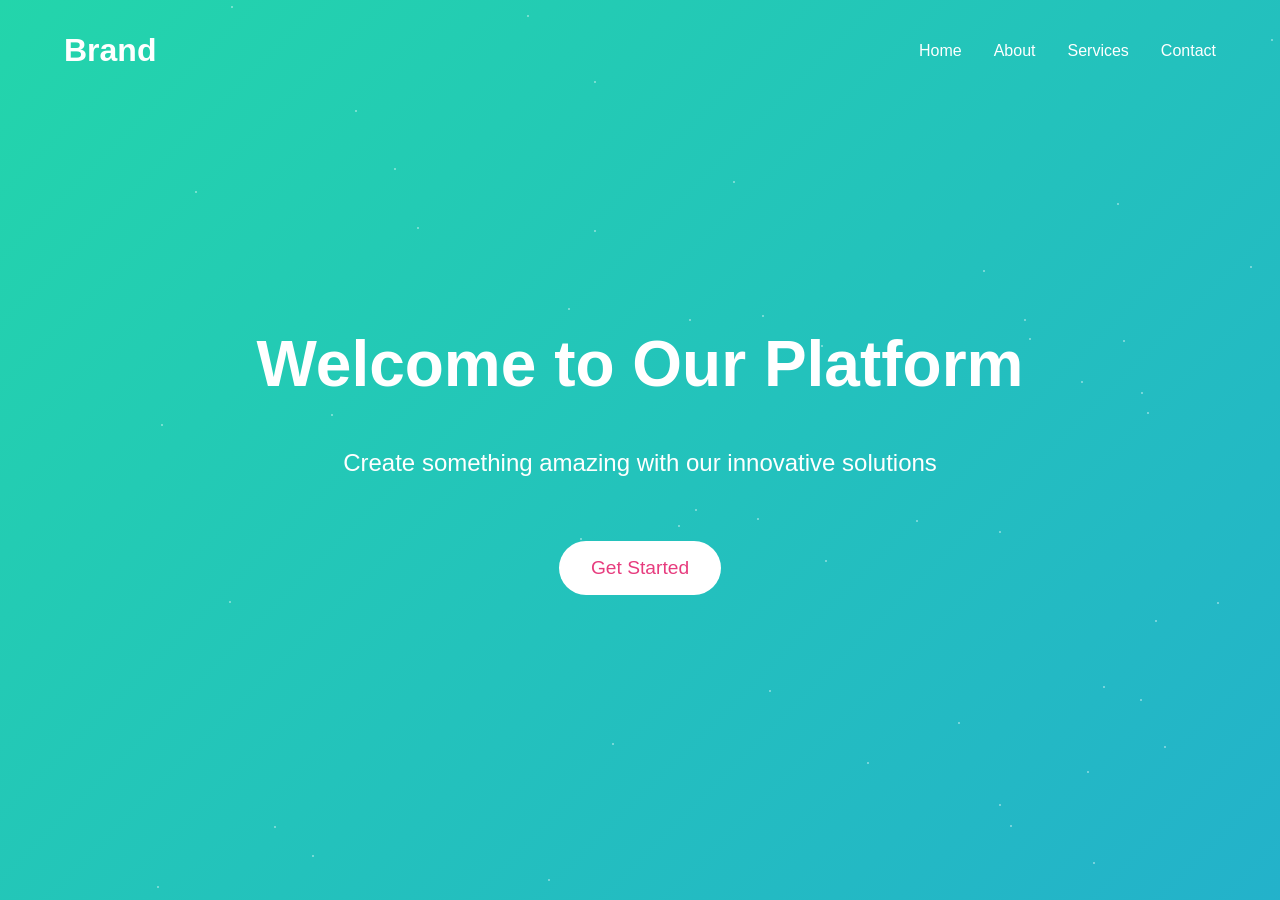
==== index.html @ d0be3b48 "first commit" ====
<!DOCTYPE html>
<html lang="en">
<head>
    <meta charset="UTF-8">
    <meta name="viewport" content="width=device-width, initial-scale=1.0">
    <title>Animated Landing Page</title>
    <link rel="stylesheet" href="styles.css">
</head>
<body>
    <div class="particles-background"></div>
    
    <header>
        <nav>
            <div class="logo fade-in">Brand</div>
            <ul class="nav-links">
                <li><a href="#" class="hover-effect">Home</a></li>
                <li><a href="#" class="hover-effect">About</a></li>
                <li><a href="#" class="hover-effect">Services</a></li>
                <li><a href="#" class="hover-effect">Contact</a></li>
            </ul>
        </nav>
    </header>

    <main>
        <section class="hero">
            <h1 class="slide-in">Welcome to Our Platform</h1>
            <p class="fade-in">Create something amazing with our innovative solutions</p>
            <button class="cta-button pulse">Get Started</button>
        </section>
    </main>

    <script src="script.js"></script>
</body>
</html>
---- styles.css ----
* {
    margin: 0;
    padding: 0;
    box-sizing: border-box;
}

body {
    font-family: 'Arial', sans-serif;
    background: linear-gradient(-45deg, #ee7752, #e73c7e, #23a6d5, #23d5ab);
    background-size: 400% 400%;
    animation: gradient 15s ease infinite;
    min-height: 100vh;
    color: white;
}

/* Background Animation */
@keyframes gradient {
    0% {
        background-position: 0% 50%;
    }
    50% {
        background-position: 100% 50%;
    }
    100% {
        background-position: 0% 50%;
    }
}

/* Particles Background */
.particles-background {
    position: fixed;
    top: 0;
    left: 0;
    width: 100%;
    height: 100%;
    z-index: -1;
}

/* Navigation */
nav {
    display: flex;
    justify-content: space-between;
    align-items: center;
    padding: 2rem 4rem;
}

.logo {
    font-size: 2rem;
    font-weight: bold;
}

.nav-links {
    display: flex;
    list-style: none;
    gap: 2rem;
}

.nav-links a {
    color: white;
    text-decoration: none;
    position: relative;
}

/* Hover Effect */
.hover-effect::after {
    content: '';
    position: absolute;
    width: 0;
    height: 2px;
    bottom: -5px;
    left: 0;
    background-color: white;
    transition: width 0.3s ease;
}

.hover-effect:hover::after {
    width: 100%;
}

/* Hero Section */
.hero {
    display: flex;
    flex-direction: column;
    align-items: center;
    justify-content: center;
    text-align: center;
    height: 80vh;
    gap: 2rem;
}

.hero h1 {
    font-size: 4rem;
    margin-bottom: 1rem;
}

.hero p {
    font-size: 1.5rem;
    margin-bottom: 2rem;
}

/* Button Styles */
.cta-button {
    padding: 1rem 2rem;
    font-size: 1.2rem;
    border: none;
    border-radius: 50px;
    background-color: white;
    color: #e73c7e;
    cursor: pointer;
    transition: transform 0.3s ease;
}

.cta-button:hover {
    transform: scale(1.1);
}

/* Animations */
.fade-in {
    opacity: 0;
    animation: fadeIn 1s ease forwards;
}

.slide-in {
    opacity: 0;
    transform: translateY(50px);
    animation: slideIn 1s ease forwards;
}

.pulse {
    animation: pulse 2s infinite;
}

@keyframes fadeIn {
    to {
        opacity: 1;
    }
}

@keyframes slideIn {
    to {
        opacity: 1;
        transform: translateY(0);
    }
}

@keyframes pulse {
    0% {
        box-shadow: 0 0 0 0 rgba(255, 255, 255, 0.4);
    }
    70% {
        box-shadow: 0 0 0 10px rgba(255, 255, 255, 0);
    }
    100% {
        box-shadow: 0 0 0 0 rgba(255, 255, 255, 0);
    }
}
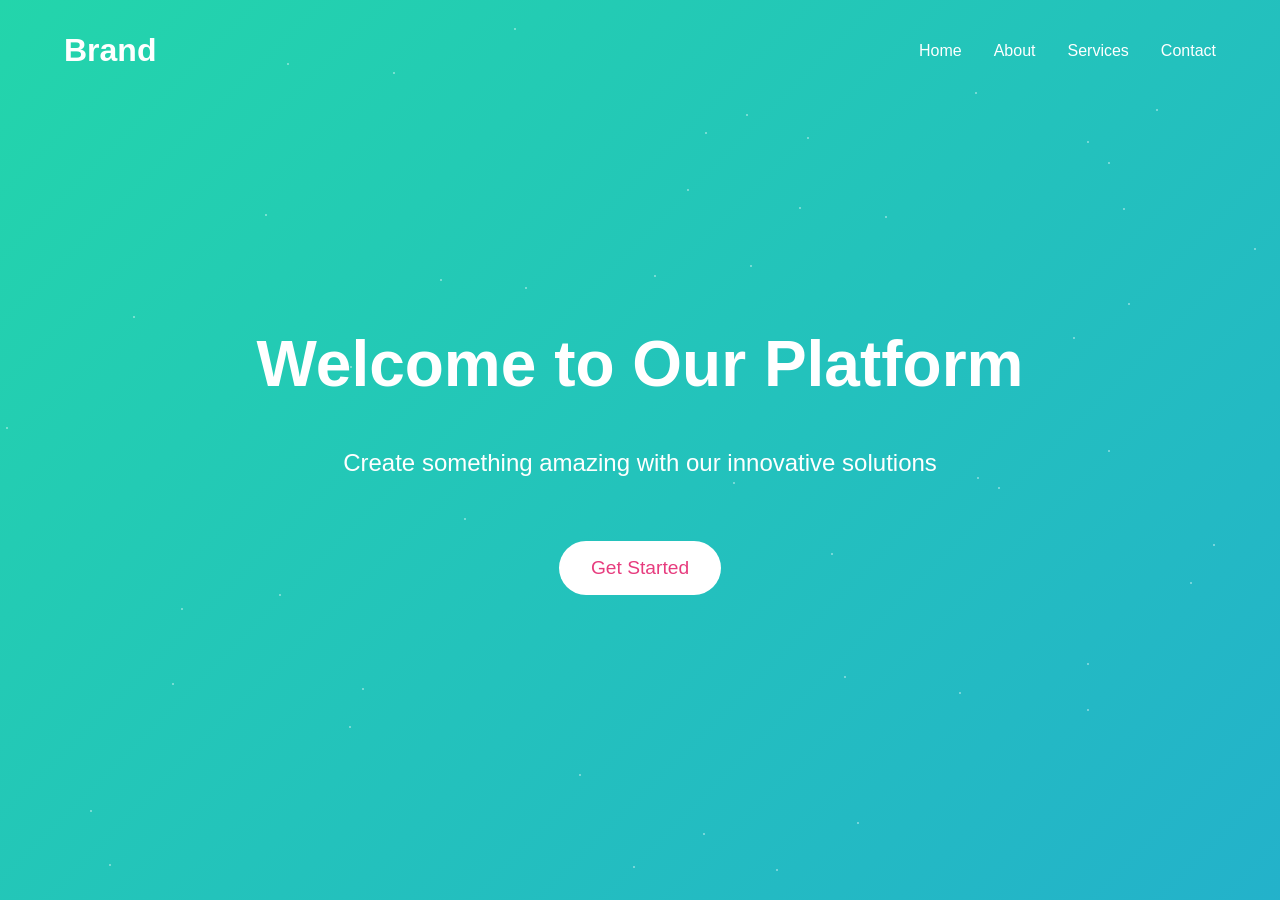
==== commit 6a64d643: "updated" ====
--- a/index.html
+++ b/index.html
@@ -12,6 +12,11 @@
     <header>
         <nav>
             <div class="logo fade-in">Brand</div>
+            <div class="hamburger">
+                <span></span>
+                <span></span>
+                <span></span>
+            </div>
             <ul class="nav-links">
                 <li><a href="#" class="hover-effect">Home</a></li>
                 <li><a href="#" class="hover-effect">About</a></li>
--- a/styles.css
+++ b/styles.css
@@ -153,4 +153,77 @@
     100% {
         box-shadow: 0 0 0 0 rgba(255, 255, 255, 0);
     }
+}
+
+/* Add these styles for the hamburger menu */
+.hamburger {
+    display: none;
+    cursor: pointer;
+    flex-direction: column;
+    gap: 6px;
+    z-index: 100;
+}
+
+.hamburger span {
+    display: block;
+    width: 25px;
+    height: 3px;
+    background-color: white;
+    transition: all 0.3s ease;
+}
+
+/* Add media queries for responsive design */
+@media screen and (max-width: 768px) {
+    .hamburger {
+        display: flex;
+    }
+
+    .nav-links {
+        position: fixed;
+        top: 0;
+        right: -100%;
+        height: 100vh;
+        width: 100%;
+        background: rgba(0, 0, 0, 0.9);
+        flex-direction: column;
+        justify-content: center;
+        align-items: center;
+        transition: right 0.3s ease;
+        z-index: 99;
+    }
+
+    .nav-links.active {
+        right: 0;
+    }
+
+    .hamburger.active span:nth-child(1) {
+        transform: rotate(45deg) translate(8px, 8px);
+    }
+
+    .hamburger.active span:nth-child(2) {
+        opacity: 0;
+    }
+
+    .hamburger.active span:nth-child(3) {
+        transform: rotate(-45deg) translate(7px, -7px);
+    }
+
+    /* Responsive adjustments for other elements */
+    nav {
+        padding: 1.5rem 2rem;
+    }
+
+    .hero h1 {
+        font-size: 2.5rem;
+    }
+
+    .hero p {
+        font-size: 1.2rem;
+        padding: 0 1rem;
+    }
+
+    .cta-button {
+        padding: 0.8rem 1.6rem;
+        font-size: 1rem;
+    }
 } 
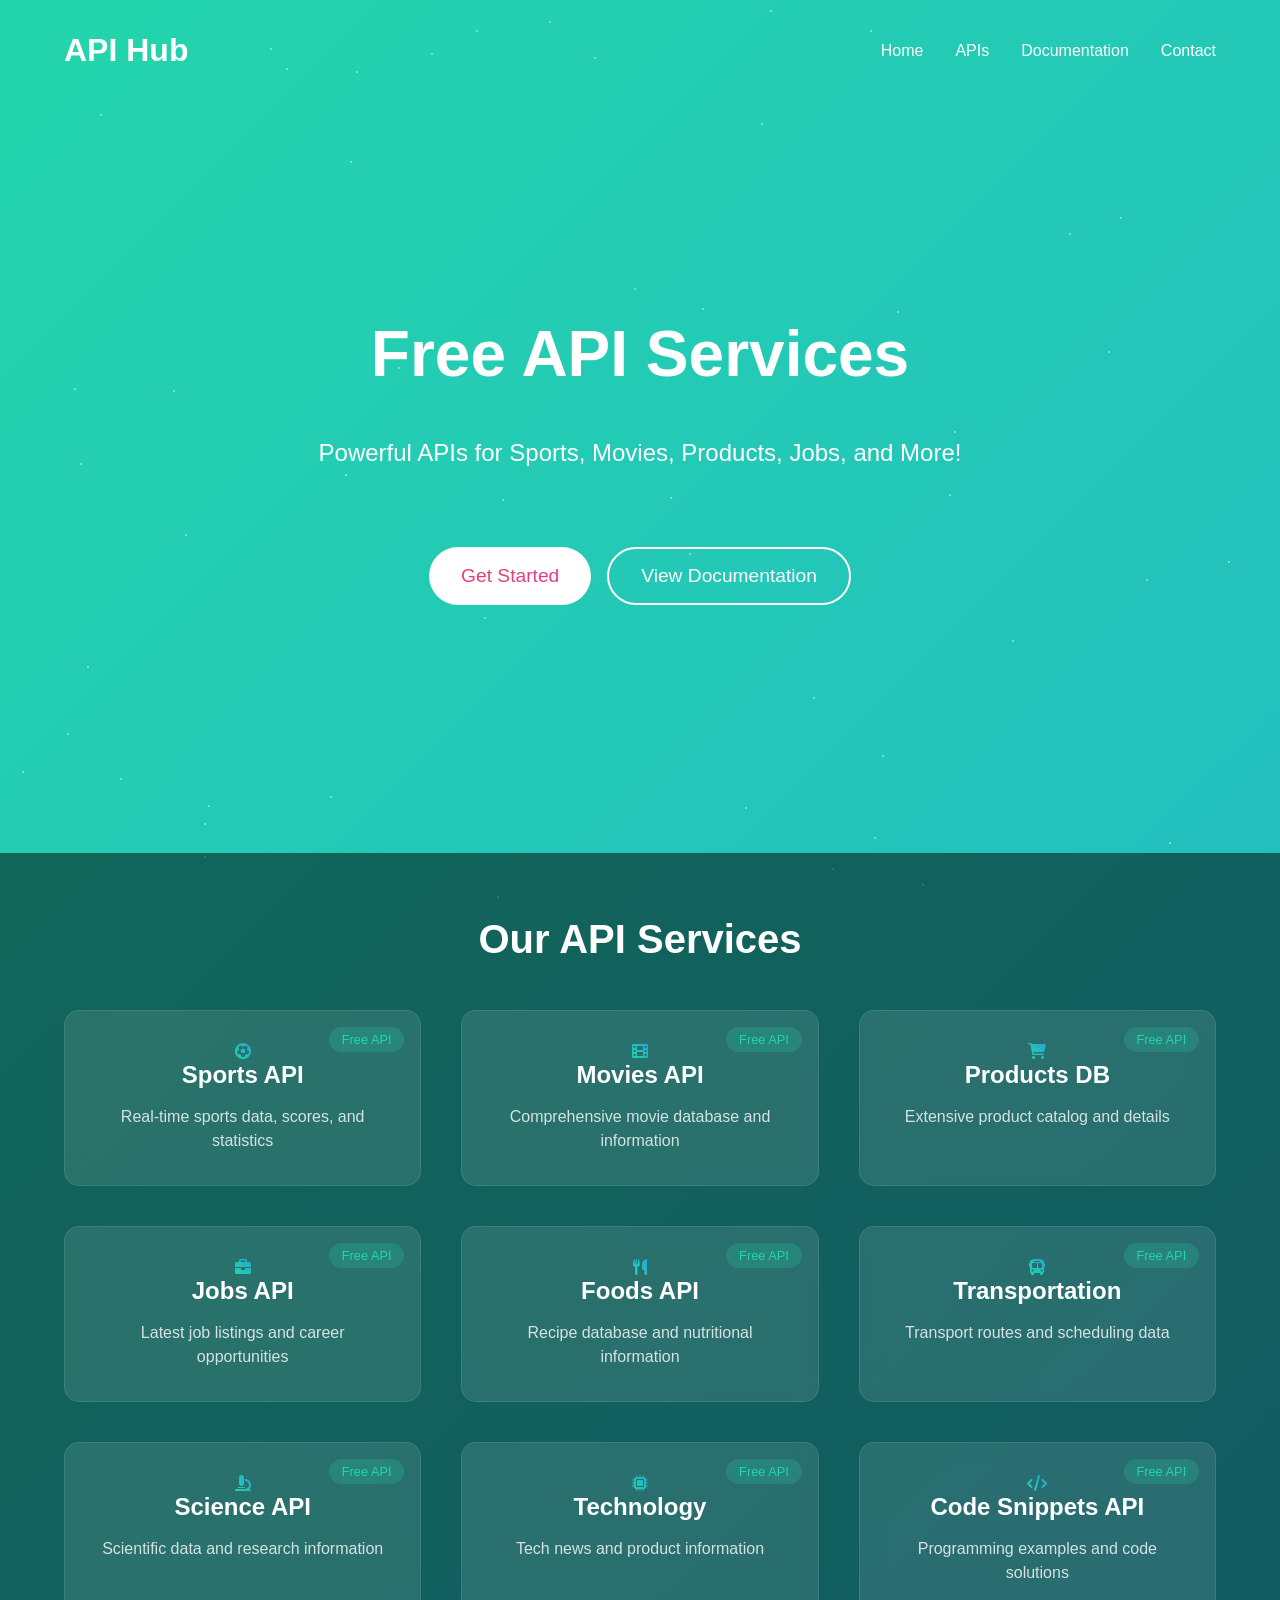
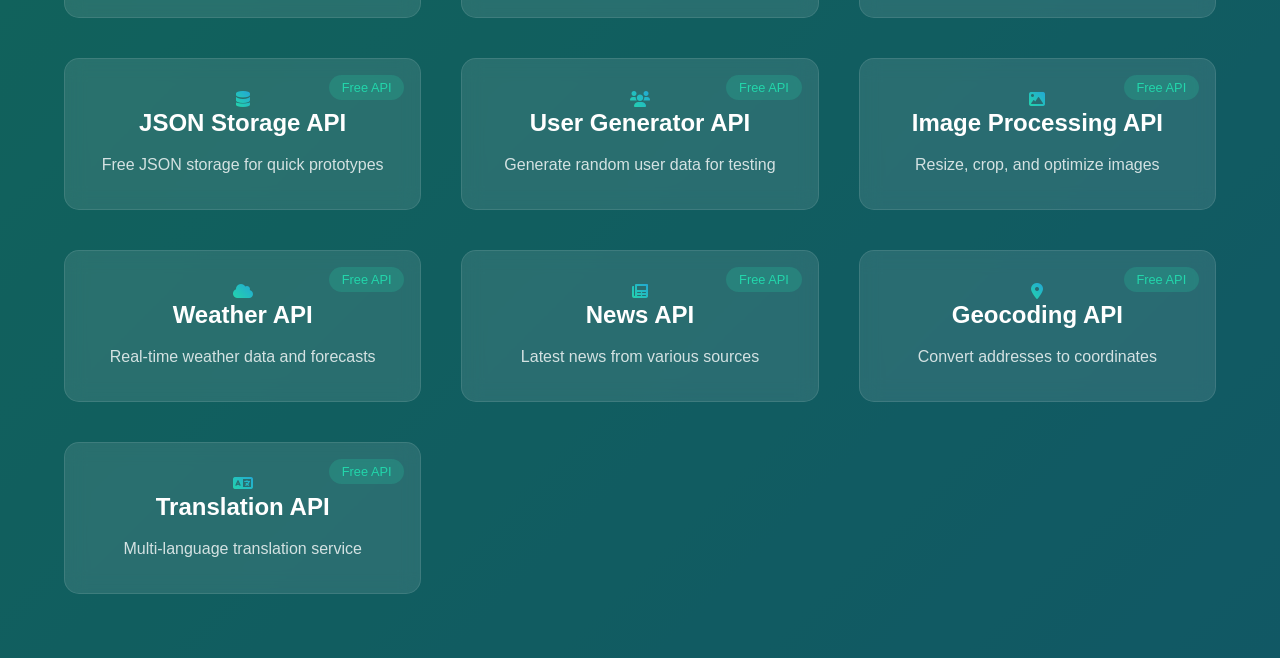
==== commit cebcf684: "updated" ====
--- a/index.html
+++ b/index.html
@@ -3,15 +3,16 @@
 <head>
     <meta charset="UTF-8">
     <meta name="viewport" content="width=device-width, initial-scale=1.0">
-    <title>Animated Landing Page</title>
+    <title>Free API Services Hub</title>
     <link rel="stylesheet" href="styles.css">
+    <link rel="stylesheet" href="https://cdnjs.cloudflare.com/ajax/libs/font-awesome/6.0.0/css/all.min.css">
 </head>
 <body>
     <div class="particles-background"></div>
     
     <header>
         <nav>
-            <div class="logo fade-in">Brand</div>
+            <div class="logo fade-in">API Hub</div>
             <div class="hamburger">
                 <span></span>
                 <span></span>
@@ -19,8 +20,8 @@
             </div>
             <ul class="nav-links">
                 <li><a href="#" class="hover-effect">Home</a></li>
-                <li><a href="#" class="hover-effect">About</a></li>
-                <li><a href="#" class="hover-effect">Services</a></li>
+                <li><a href="#services" class="hover-effect">APIs</a></li>
+                <li><a href="#" class="hover-effect">Documentation</a></li>
                 <li><a href="#" class="hover-effect">Contact</a></li>
             </ul>
         </nav>
@@ -28,9 +29,98 @@
 
     <main>
         <section class="hero">
-            <h1 class="slide-in">Welcome to Our Platform</h1>
-            <p class="fade-in">Create something amazing with our innovative solutions</p>
-            <button class="cta-button pulse">Get Started</button>
+            <h1 class="slide-in">Free API Services</h1>
+            <p class="fade-in">Powerful APIs for Sports, Movies, Products, Jobs, and More!</p>
+            <div class="cta-buttons">
+                <button class="cta-button pulse">Get Started</button>
+                <button class="cta-button-secondary">View Documentation</button>
+            </div>
+        </section>
+
+        <section id="services" class="services">
+            <h2 class="section-title">Our API Services</h2>
+            <div class="service-grid">
+                <div class="service-card">
+                    <i class="fas fa-futbol"></i>
+                    <h3>Sports API</h3>
+                    <p>Real-time sports data, scores, and statistics</p>
+                </div>
+                <div class="service-card">
+                    <i class="fas fa-film"></i>
+                    <h3>Movies API</h3>
+                    <p>Comprehensive movie database and information</p>
+                </div>
+                <div class="service-card">
+                    <i class="fas fa-shopping-cart"></i>
+                    <h3>Products DB</h3>
+                    <p>Extensive product catalog and details</p>
+                </div>
+                <div class="service-card">
+                    <i class="fas fa-briefcase"></i>
+                    <h3>Jobs API</h3>
+                    <p>Latest job listings and career opportunities</p>
+                </div>
+                <div class="service-card">
+                    <i class="fas fa-utensils"></i>
+                    <h3>Foods API</h3>
+                    <p>Recipe database and nutritional information</p>
+                </div>
+                <div class="service-card">
+                    <i class="fas fa-bus"></i>
+                    <h3>Transportation</h3>
+                    <p>Transport routes and scheduling data</p>
+                </div>
+                <div class="service-card">
+                    <i class="fas fa-microscope"></i>
+                    <h3>Science API</h3>
+                    <p>Scientific data and research information</p>
+                </div>
+                <div class="service-card">
+                    <i class="fas fa-microchip"></i>
+                    <h3>Technology</h3>
+                    <p>Tech news and product information</p>
+                </div>
+                <div class="service-card">
+                    <i class="fas fa-code"></i>
+                    <h3>Code Snippets API</h3>
+                    <p>Programming examples and code solutions</p>
+                </div>
+                <div class="service-card">
+                    <i class="fas fa-database"></i>
+                    <h3>JSON Storage API</h3>
+                    <p>Free JSON storage for quick prototypes</p>
+                </div>
+                <div class="service-card">
+                    <i class="fas fa-users"></i>
+                    <h3>User Generator API</h3>
+                    <p>Generate random user data for testing</p>
+                </div>
+                <div class="service-card">
+                    <i class="fas fa-image"></i>
+                    <h3>Image Processing API</h3>
+                    <p>Resize, crop, and optimize images</p>
+                </div>
+                <div class="service-card">
+                    <i class="fas fa-cloud"></i>
+                    <h3>Weather API</h3>
+                    <p>Real-time weather data and forecasts</p>
+                </div>
+                <div class="service-card">
+                    <i class="fas fa-newspaper"></i>
+                    <h3>News API</h3>
+                    <p>Latest news from various sources</p>
+                </div>
+                <div class="service-card">
+                    <i class="fas fa-map-marker-alt"></i>
+                    <h3>Geocoding API</h3>
+                    <p>Convert addresses to coordinates</p>
+                </div>
+                <div class="service-card">
+                    <i class="fas fa-language"></i>
+                    <h3>Translation API</h3>
+                    <p>Multi-language translation service</p>
+                </div>
+            </div>
         </section>
     </main>
 
--- a/styles.css
+++ b/styles.css
@@ -226,4 +226,169 @@
         padding: 0.8rem 1.6rem;
         font-size: 1rem;
     }
+}
+
+/* Services Section */
+.services {
+    padding: 4rem 2rem;
+    background: rgba(0, 0, 0, 0.5);
+    margin-top: 2rem;
+}
+
+.section-title {
+    text-align: center;
+    font-size: 2.5rem;
+    margin-bottom: 3rem;
+    color: white;
+}
+
+.service-grid {
+    display: grid;
+    grid-template-columns: repeat(auto-fit, minmax(280px, 1fr));
+    gap: 2.5rem;
+    max-width: 1400px;
+    margin: 0 auto;
+    padding: 0 2rem;
+}
+
+.service-card {
+    position: relative;
+    overflow: hidden;
+    border: 1px solid rgba(255, 255, 255, 0.1);
+    background: rgba(255, 255, 255, 0.1);
+    backdrop-filter: blur(10px);
+    padding: 2rem;
+    border-radius: 15px;
+    text-align: center;
+    transition: transform 0.3s ease, box-shadow 0.3s ease;
+    cursor: pointer;
+    opacity: 0;
+    transform: translateY(20px);
+    animation: cardAppear 0.5s ease forwards;
+}
+
+.service-card:hover {
+    transform: translateY(-10px);
+    box-shadow: 0 10px 20px rgba(0, 0, 0, 0.2);
+}
+
+.service-card::before {
+    content: '';
+    position: absolute;
+    top: 0;
+    left: 0;
+    width: 100%;
+    height: 100%;
+    background: linear-gradient(45deg, transparent, rgba(255, 255, 255, 0.1));
+    opacity: 0;
+    transition: opacity 0.3s ease;
+}
+
+.service-card:hover::before {
+    opacity: 1;
+}
+
+.service-card i {
+    background: linear-gradient(45deg, #23d5ab, #23a6d5);
+    -webkit-background-clip: text;
+    background-clip: text;
+    -webkit-text-fill-color: transparent;
+    transition: transform 0.3s ease;
+}
+
+.service-card:hover i {
+    transform: scale(1.2);
+}
+
+.service-card::after {
+    content: 'Free API';
+    position: absolute;
+    top: 1rem;
+    right: 1rem;
+    background: rgba(35, 213, 171, 0.2);
+    padding: 0.3rem 0.8rem;
+    border-radius: 20px;
+    font-size: 0.8rem;
+    color: #23d5ab;
+}
+
+.service-card h3 {
+    font-size: 1.5rem;
+    margin-bottom: 1rem;
+    color: white;
+}
+
+.service-card p {
+    color: rgba(255, 255, 255, 0.8);
+    font-size: 1rem;
+    line-height: 1.5;
+}
+
+/* Update hero section */
+.cta-buttons {
+    display: flex;
+    gap: 1rem;
+    margin-top: 1rem;
+}
+
+.cta-button-secondary {
+    padding: 1rem 2rem;
+    font-size: 1.2rem;
+    border: 2px solid white;
+    border-radius: 50px;
+    background-color: transparent;
+    color: white;
+    cursor: pointer;
+    transition: all 0.3s ease;
+}
+
+.cta-button-secondary:hover {
+    background-color: white;
+    color: #e73c7e;
+    transform: scale(1.1);
+}
+
+/* Responsive adjustments */
+@media screen and (max-width: 768px) {
+    .service-grid {
+        grid-template-columns: 1fr;
+        gap: 1.5rem;
+        padding: 0 1rem;
+    }
+    
+    .service-card {
+        margin: 0 1rem;
+    }
+
+    .cta-buttons {
+        flex-direction: column;
+        width: 100%;
+        padding: 0 2rem;
+    }
+
+    .cta-button, 
+    .cta-button-secondary {
+        width: 100%;
+    }
+
+    .section-title {
+        font-size: 2rem;
+    }
+}
+
+/* Add smooth scroll behavior */
+html {
+    scroll-behavior: smooth;
+}
+
+@keyframes cardAppear {
+    to {
+        opacity: 1;
+        transform: translateY(0);
+    }
+}
+
+/* Stagger the animation for each card */
+.service-card:nth-child(n) {
+    animation-delay: calc(0.1s * var(--i, 1));
 } 
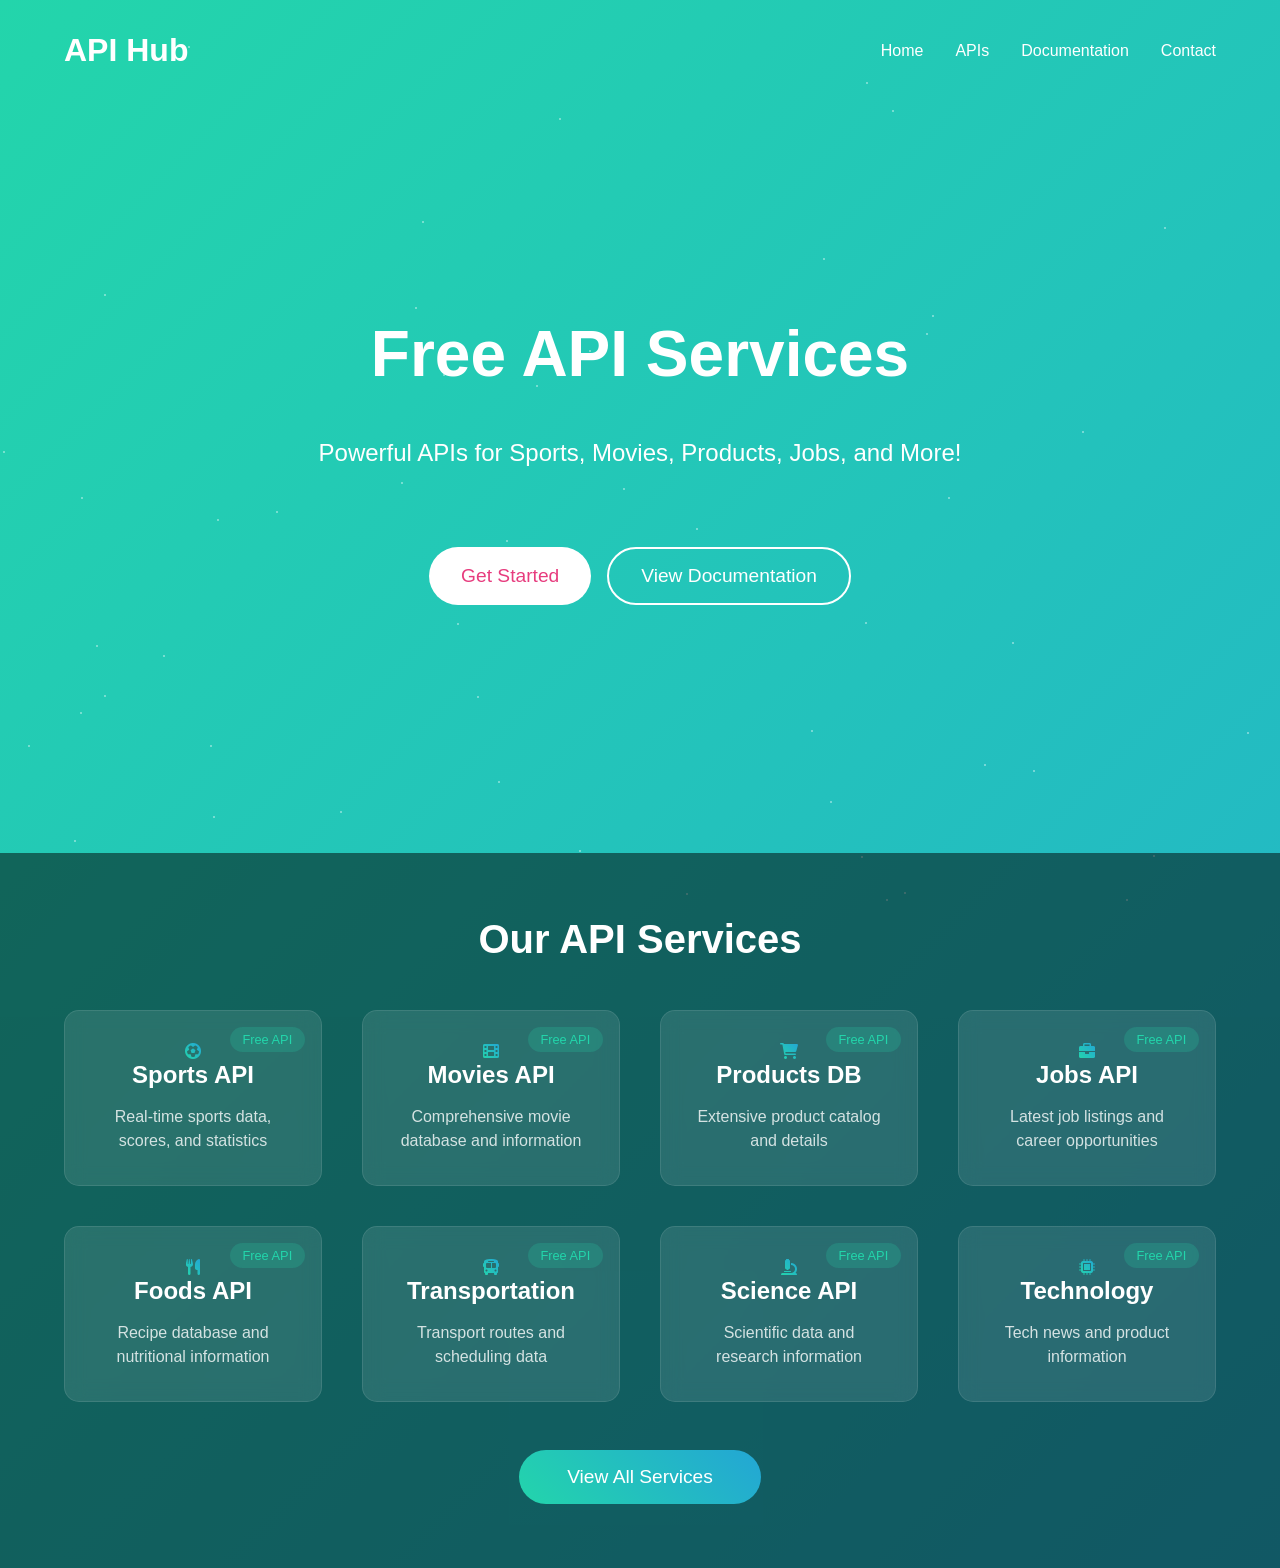
==== commit 553d958b: "updated" ====
--- a/index.html
+++ b/index.html
@@ -40,86 +40,89 @@
         <section id="services" class="services">
             <h2 class="section-title">Our API Services</h2>
             <div class="service-grid">
-                <div class="service-card">
+                <div class="service-card visible">
                     <i class="fas fa-futbol"></i>
                     <h3>Sports API</h3>
                     <p>Real-time sports data, scores, and statistics</p>
                 </div>
-                <div class="service-card">
+                <div class="service-card visible">
                     <i class="fas fa-film"></i>
                     <h3>Movies API</h3>
                     <p>Comprehensive movie database and information</p>
                 </div>
-                <div class="service-card">
+                <div class="service-card visible">
                     <i class="fas fa-shopping-cart"></i>
                     <h3>Products DB</h3>
                     <p>Extensive product catalog and details</p>
                 </div>
-                <div class="service-card">
+                <div class="service-card visible">
                     <i class="fas fa-briefcase"></i>
                     <h3>Jobs API</h3>
                     <p>Latest job listings and career opportunities</p>
                 </div>
-                <div class="service-card">
+                <div class="service-card visible">
                     <i class="fas fa-utensils"></i>
                     <h3>Foods API</h3>
                     <p>Recipe database and nutritional information</p>
                 </div>
-                <div class="service-card">
+                <div class="service-card visible">
                     <i class="fas fa-bus"></i>
                     <h3>Transportation</h3>
                     <p>Transport routes and scheduling data</p>
                 </div>
-                <div class="service-card">
+                <div class="service-card visible">
                     <i class="fas fa-microscope"></i>
                     <h3>Science API</h3>
                     <p>Scientific data and research information</p>
                 </div>
-                <div class="service-card">
+                <div class="service-card visible">
                     <i class="fas fa-microchip"></i>
                     <h3>Technology</h3>
                     <p>Tech news and product information</p>
                 </div>
-                <div class="service-card">
+                <div class="service-card hidden">
                     <i class="fas fa-code"></i>
                     <h3>Code Snippets API</h3>
                     <p>Programming examples and code solutions</p>
                 </div>
-                <div class="service-card">
+                <div class="service-card hidden">
                     <i class="fas fa-database"></i>
                     <h3>JSON Storage API</h3>
                     <p>Free JSON storage for quick prototypes</p>
                 </div>
-                <div class="service-card">
+                <div class="service-card hidden">
                     <i class="fas fa-users"></i>
                     <h3>User Generator API</h3>
                     <p>Generate random user data for testing</p>
                 </div>
-                <div class="service-card">
+                <div class="service-card hidden">
                     <i class="fas fa-image"></i>
                     <h3>Image Processing API</h3>
                     <p>Resize, crop, and optimize images</p>
                 </div>
-                <div class="service-card">
+                <div class="service-card hidden">
                     <i class="fas fa-cloud"></i>
                     <h3>Weather API</h3>
                     <p>Real-time weather data and forecasts</p>
                 </div>
-                <div class="service-card">
+                <div class="service-card hidden">
                     <i class="fas fa-newspaper"></i>
                     <h3>News API</h3>
                     <p>Latest news from various sources</p>
                 </div>
-                <div class="service-card">
+                <div class="service-card hidden">
                     <i class="fas fa-map-marker-alt"></i>
                     <h3>Geocoding API</h3>
                     <p>Convert addresses to coordinates</p>
                 </div>
-                <div class="service-card">
+                <div class="service-card hidden">
                     <i class="fas fa-language"></i>
                     <h3>Translation API</h3>
                     <p>Multi-language translation service</p>
                 </div>
+            </div>
+            <div class="view-more-container">
+                <a href="/all-services.html" class="view-more-button">View All Services</a>
             </div>
         </section>
     </main>
--- a/styles.css
+++ b/styles.css
@@ -391,4 +391,89 @@
 /* Stagger the animation for each card */
 .service-card:nth-child(n) {
     animation-delay: calc(0.1s * var(--i, 1));
+}
+
+/* Add these styles */
+.service-card.hidden {
+    display: none;
+}
+
+.service-card.visible {
+    display: block;
+}
+
+.view-more-container {
+    text-align: center;
+    margin-top: 3rem;
+}
+
+.view-more-button {
+    display: inline-block;
+    padding: 1rem 3rem;
+    font-size: 1.2rem;
+    color: white;
+    background: linear-gradient(45deg, #23d5ab, #23a6d5);
+    border-radius: 50px;
+    text-decoration: none;
+    transition: all 0.3s ease;
+    cursor: pointer;
+}
+
+.view-more-button:hover {
+    transform: translateY(-5px);
+    box-shadow: 0 5px 15px rgba(35, 213, 171, 0.4);
+}
+
+/* Update service grid for 2 rows */
+.service-grid {
+    display: grid;
+    grid-template-columns: repeat(auto-fit, minmax(280px, 1fr));
+    gap: 2.5rem;
+    max-width: 1400px;
+    margin: 0 auto;
+    padding: 0 2rem;
+}
+
+@media screen and (min-width: 1200px) {
+    .service-grid {
+        grid-template-columns: repeat(4, 1fr); /* Force 4 columns for larger screens */
+    }
+}
+
+/* Add these styles for all-services page */
+.all-services {
+    padding-top: 120px;
+    min-height: 100vh;
+    background: rgba(0, 0, 0, 0.5);
+}
+
+.all-services .service-grid {
+    margin-top: 2rem;
+}
+
+.all-services .service-card {
+    display: block !important; /* Override hidden class */
+}
+
+/* Add a back to top button */
+.back-to-top {
+    position: fixed;
+    bottom: 2rem;
+    right: 2rem;
+    background: linear-gradient(45deg, #23d5ab, #23a6d5);
+    color: white;
+    width: 50px;
+    height: 50px;
+    border-radius: 50%;
+    display: flex;
+    align-items: center;
+    justify-content: center;
+    text-decoration: none;
+    opacity: 0;
+    transition: all 0.3s ease;
+    cursor: pointer;
+}
+
+.back-to-top.visible {
+    opacity: 1;
 } 
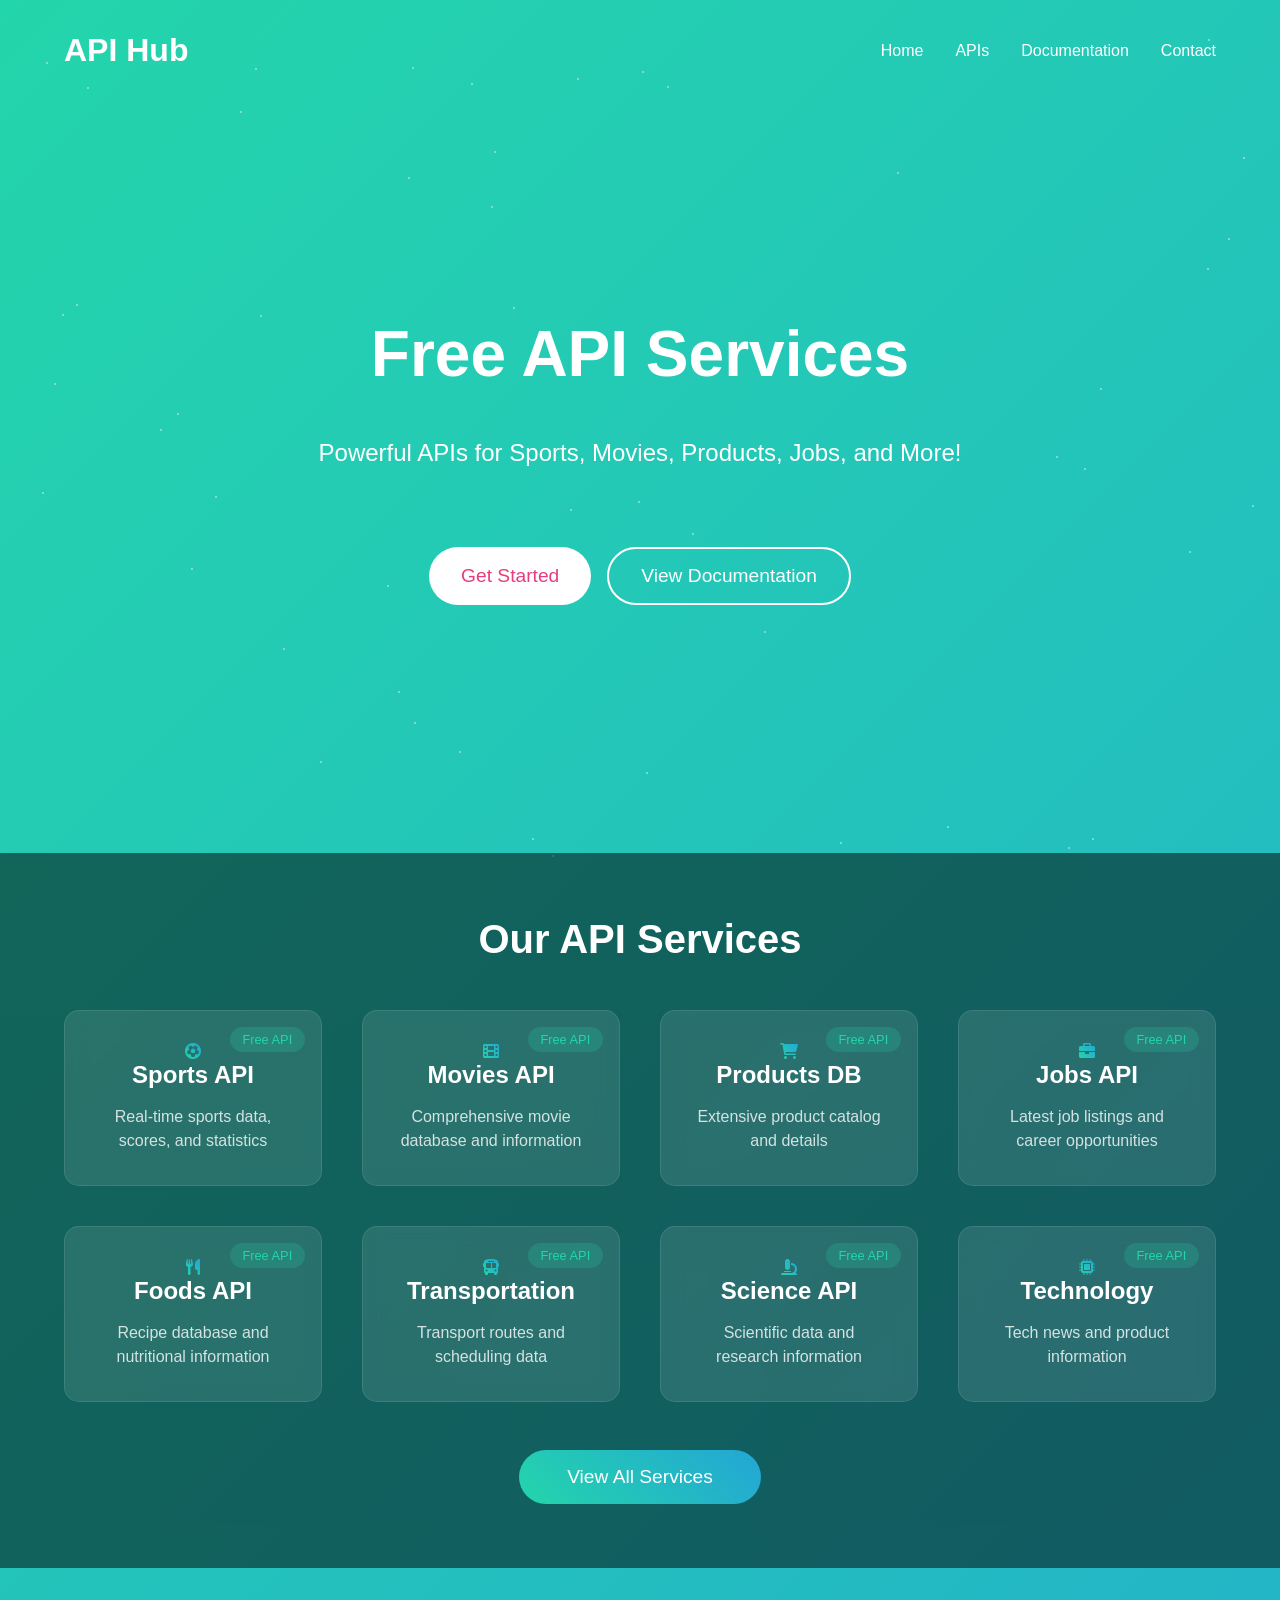
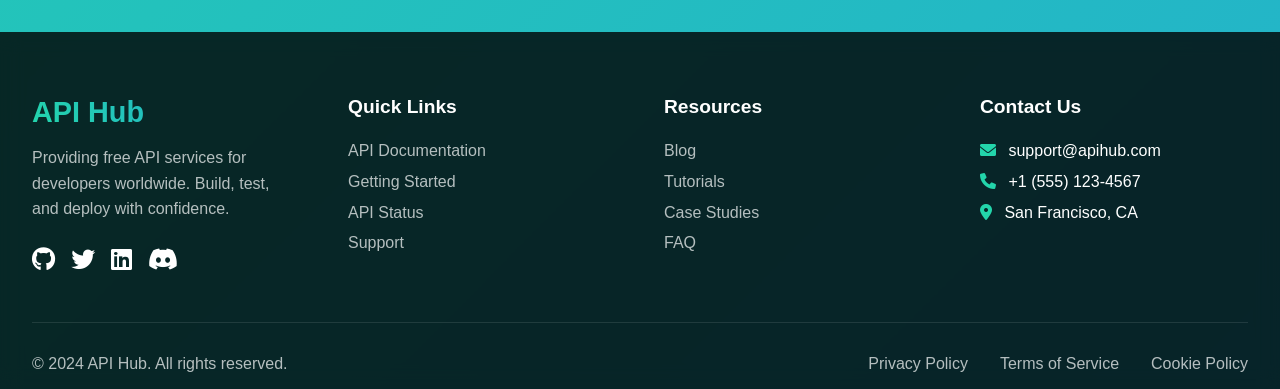
==== commit fce2bdaa: "updated" ====
--- a/index.html
+++ b/index.html
@@ -127,6 +127,55 @@
         </section>
     </main>
 
+    <footer class="footer">
+        <div class="footer-content">
+            <div class="footer-section">
+                <h3>API Hub</h3>
+                <p>Providing free API services for developers worldwide. Build, test, and deploy with confidence.</p>
+                <div class="social-links">
+                    <a href="#"><i class="fab fa-github"></i></a>
+                    <a href="#"><i class="fab fa-twitter"></i></a>
+                    <a href="#"><i class="fab fa-linkedin"></i></a>
+                    <a href="#"><i class="fab fa-discord"></i></a>
+                </div>
+            </div>
+            <div class="footer-section">
+                <h4>Quick Links</h4>
+                <ul>
+                    <li><a href="#">API Documentation</a></li>
+                    <li><a href="#">Getting Started</a></li>
+                    <li><a href="#">API Status</a></li>
+                    <li><a href="#">Support</a></li>
+                </ul>
+            </div>
+            <div class="footer-section">
+                <h4>Resources</h4>
+                <ul>
+                    <li><a href="#">Blog</a></li>
+                    <li><a href="#">Tutorials</a></li>
+                    <li><a href="#">Case Studies</a></li>
+                    <li><a href="#">FAQ</a></li>
+                </ul>
+            </div>
+            <div class="footer-section">
+                <h4>Contact Us</h4>
+                <ul>
+                    <li><i class="fas fa-envelope"></i> support@apihub.com</li>
+                    <li><i class="fas fa-phone"></i> +1 (555) 123-4567</li>
+                    <li><i class="fas fa-map-marker-alt"></i> San Francisco, CA</li>
+                </ul>
+            </div>
+        </div>
+        <div class="footer-bottom">
+            <p>&copy; 2024 API Hub. All rights reserved.</p>
+            <div class="footer-bottom-links">
+                <a href="#">Privacy Policy</a>
+                <a href="#">Terms of Service</a>
+                <a href="#">Cookie Policy</a>
+            </div>
+        </div>
+    </footer>
+
     <script src="script.js"></script>
 </body>
 </html> 
--- a/styles.css
+++ b/styles.css
@@ -476,4 +476,127 @@
 
 .back-to-top.visible {
     opacity: 1;
+}
+
+/* Footer Styles */
+.footer {
+    background: rgba(0, 0, 0, 0.8);
+    backdrop-filter: blur(10px);
+    padding: 4rem 2rem 1rem;
+    margin-top: 4rem;
+}
+
+.footer-content {
+    max-width: 1400px;
+    margin: 0 auto;
+    display: grid;
+    grid-template-columns: repeat(auto-fit, minmax(250px, 1fr));
+    gap: 3rem;
+    padding-bottom: 3rem;
+    border-bottom: 1px solid rgba(255, 255, 255, 0.1);
+}
+
+.footer-section h3 {
+    font-size: 1.8rem;
+    margin-bottom: 1rem;
+    background: linear-gradient(45deg, #23d5ab, #23a6d5);
+    -webkit-background-clip: text;
+    background-clip: text;
+    -webkit-text-fill-color: transparent;
+}
+
+.footer-section h4 {
+    font-size: 1.2rem;
+    margin-bottom: 1.5rem;
+    color: white;
+}
+
+.footer-section p {
+    color: rgba(255, 255, 255, 0.7);
+    line-height: 1.6;
+    margin-bottom: 1.5rem;
+}
+
+.footer-section ul {
+    list-style: none;
+}
+
+.footer-section ul li {
+    margin-bottom: 0.8rem;
+}
+
+.footer-section ul li a {
+    color: rgba(255, 255, 255, 0.7);
+    text-decoration: none;
+    transition: color 0.3s ease;
+}
+
+.footer-section ul li a:hover {
+    color: #23d5ab;
+}
+
+.social-links {
+    display: flex;
+    gap: 1rem;
+}
+
+.social-links a {
+    color: white;
+    font-size: 1.5rem;
+    transition: transform 0.3s ease, color 0.3s ease;
+}
+
+.social-links a:hover {
+    color: #23d5ab;
+    transform: translateY(-3px);
+}
+
+.footer-bottom {
+    max-width: 1400px;
+    margin: 0 auto;
+    padding-top: 2rem;
+    display: flex;
+    justify-content: space-between;
+    align-items: center;
+    color: rgba(255, 255, 255, 0.7);
+}
+
+.footer-bottom-links {
+    display: flex;
+    gap: 2rem;
+}
+
+.footer-bottom-links a {
+    color: rgba(255, 255, 255, 0.7);
+    text-decoration: none;
+    transition: color 0.3s ease;
+}
+
+.footer-bottom-links a:hover {
+    color: #23d5ab;
+}
+
+/* Contact info icons */
+.footer-section ul li i {
+    margin-right: 0.5rem;
+    color: #23d5ab;
+}
+
+/* Responsive footer adjustments */
+@media screen and (max-width: 768px) {
+    .footer-content {
+        grid-template-columns: 1fr;
+        gap: 2rem;
+    }
+
+    .footer-bottom {
+        flex-direction: column;
+        text-align: center;
+        gap: 1rem;
+    }
+
+    .footer-bottom-links {
+        flex-direction: column;
+        gap: 0.5rem;
+    }
 } 
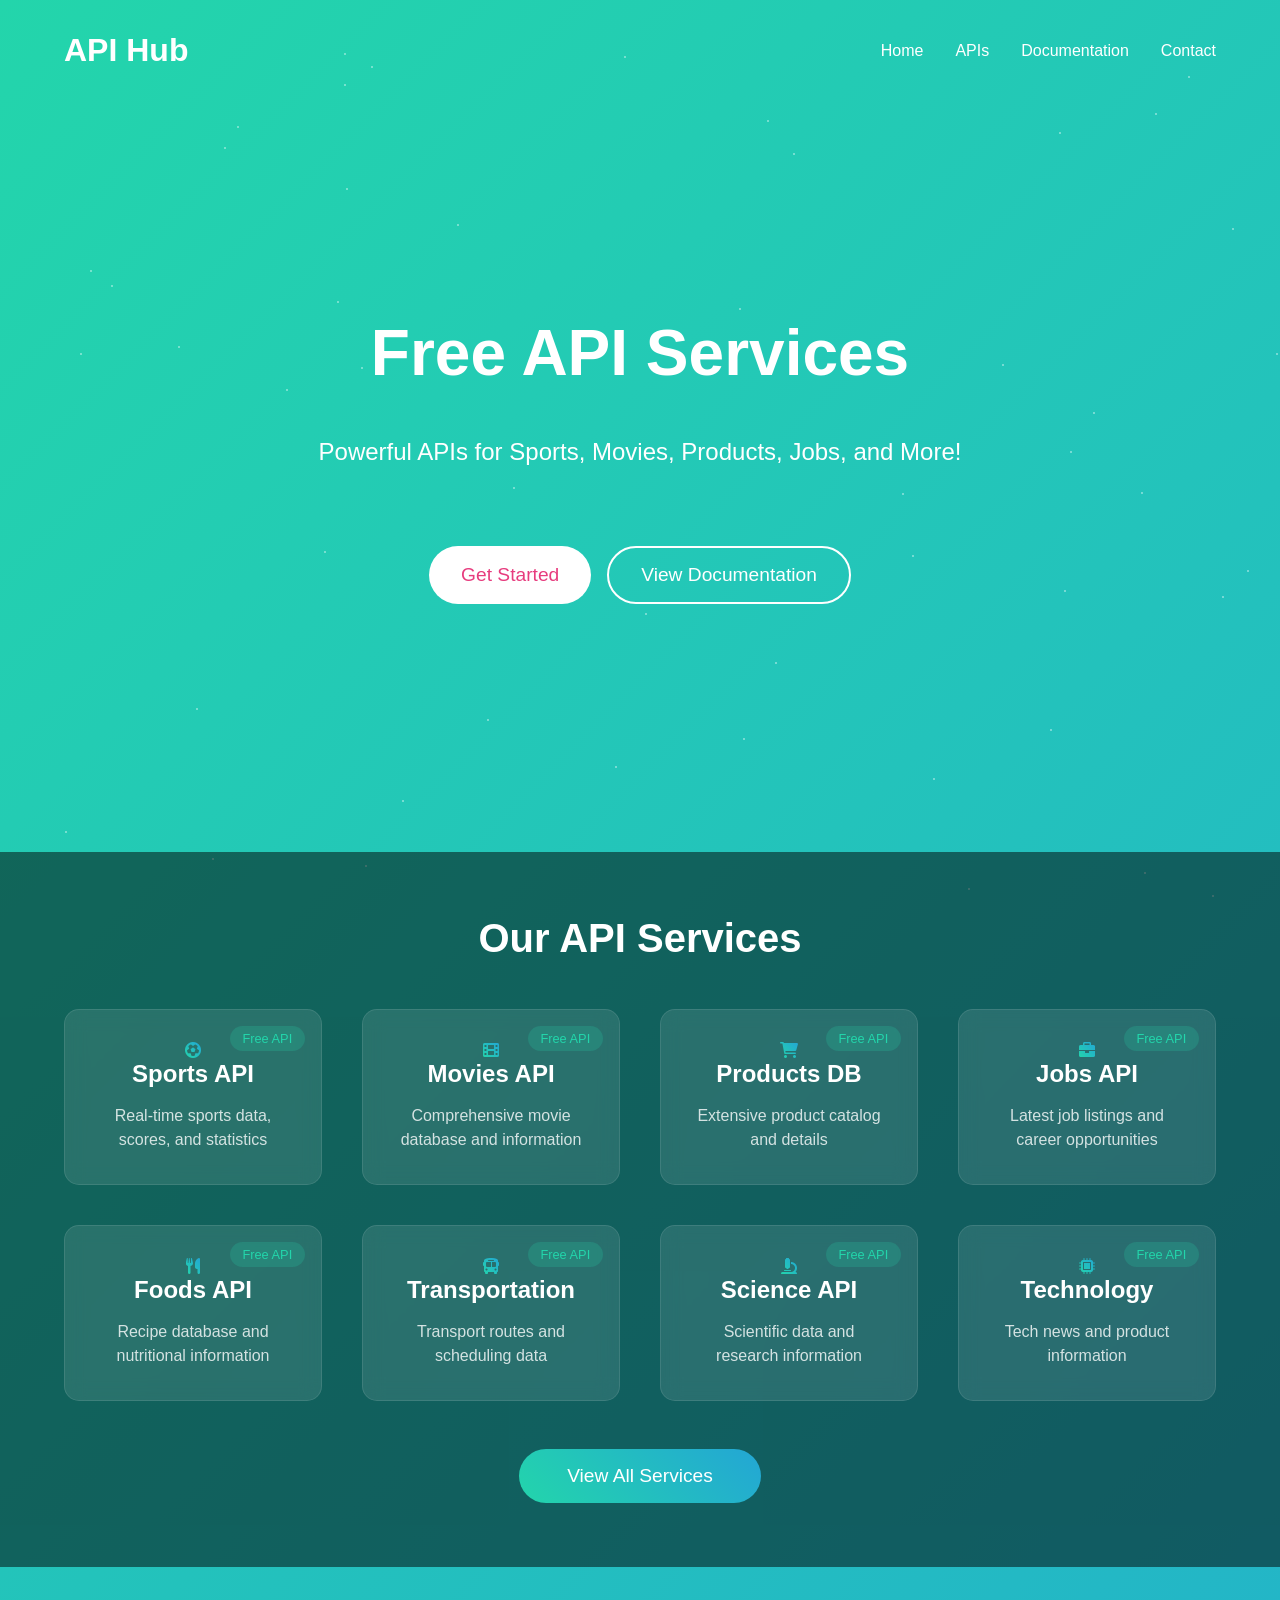
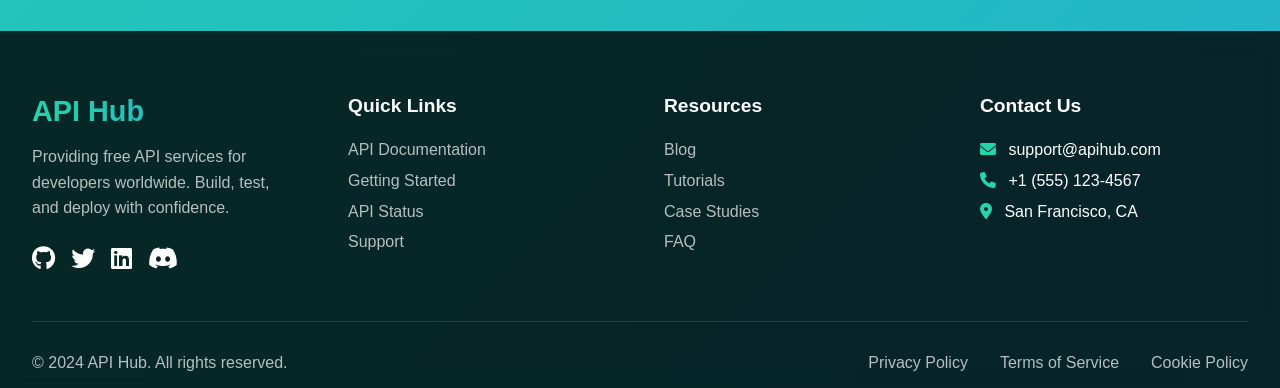
==== commit 7eb49ba2: "updated" ====
--- a/index.html
+++ b/index.html
@@ -176,6 +176,10 @@
         </div>
     </footer>
 
+    <button class="scroll-to-top">
+        <i class="fas fa-arrow-up"></i>
+    </button>
+
     <script src="script.js"></script>
 </body>
 </html> 
--- a/styles.css
+++ b/styles.css
@@ -42,6 +42,19 @@
     justify-content: space-between;
     align-items: center;
     padding: 2rem 4rem;
+    transition: all 0.3s ease;
+    position: fixed;
+    top: 0;
+    left: 0;
+    right: 0;
+    z-index: 1000;
+}
+
+nav.scrolled {
+    padding: 1rem 4rem;
+    background: rgba(0, 0, 0, 0.9);
+    backdrop-filter: blur(10px);
+    box-shadow: 0 2px 10px rgba(0, 0, 0, 0.1);
 }
 
 .logo {
@@ -210,7 +223,11 @@
 
     /* Responsive adjustments for other elements */
     nav {
-        padding: 1.5rem 2rem;
+        padding: 1rem 2rem;
+    }
+
+    nav.scrolled {
+        padding: 0.8rem 2rem;
     }
 
     .hero h1 {
@@ -599,4 +616,49 @@
         flex-direction: column;
         gap: 0.5rem;
     }
+}
+
+/* Adjust main content for fixed navbar */
+main {
+    padding-top: 100px; /* Add padding to prevent content from going under navbar */
+}
+
+/* Scroll to top button */
+.scroll-to-top {
+    position: fixed;
+    bottom: 2rem;
+    right: 2rem;
+    background: linear-gradient(45deg, #23d5ab, #23a6d5);
+    color: white;
+    width: 50px;
+    height: 50px;
+    border-radius: 50%;
+    display: flex;
+    align-items: center;
+    justify-content: center;
+    cursor: pointer;
+    opacity: 0;
+    visibility: hidden;
+    transition: all 0.3s ease;
+    z-index: 1000;
+}
+
+.scroll-to-top.visible {
+    opacity: 1;
+    visibility: visible;
+}
+
+.scroll-to-top:hover {
+    transform: translateY(-5px);
+    box-shadow: 0 5px 15px rgba(35, 213, 171, 0.4);
+}
+
+@media screen and (max-width: 768px) {
+    nav {
+        padding: 1rem 2rem;
+    }
+    
+    nav.scrolled {
+        padding: 0.8rem 2rem;
+    }
 } 
